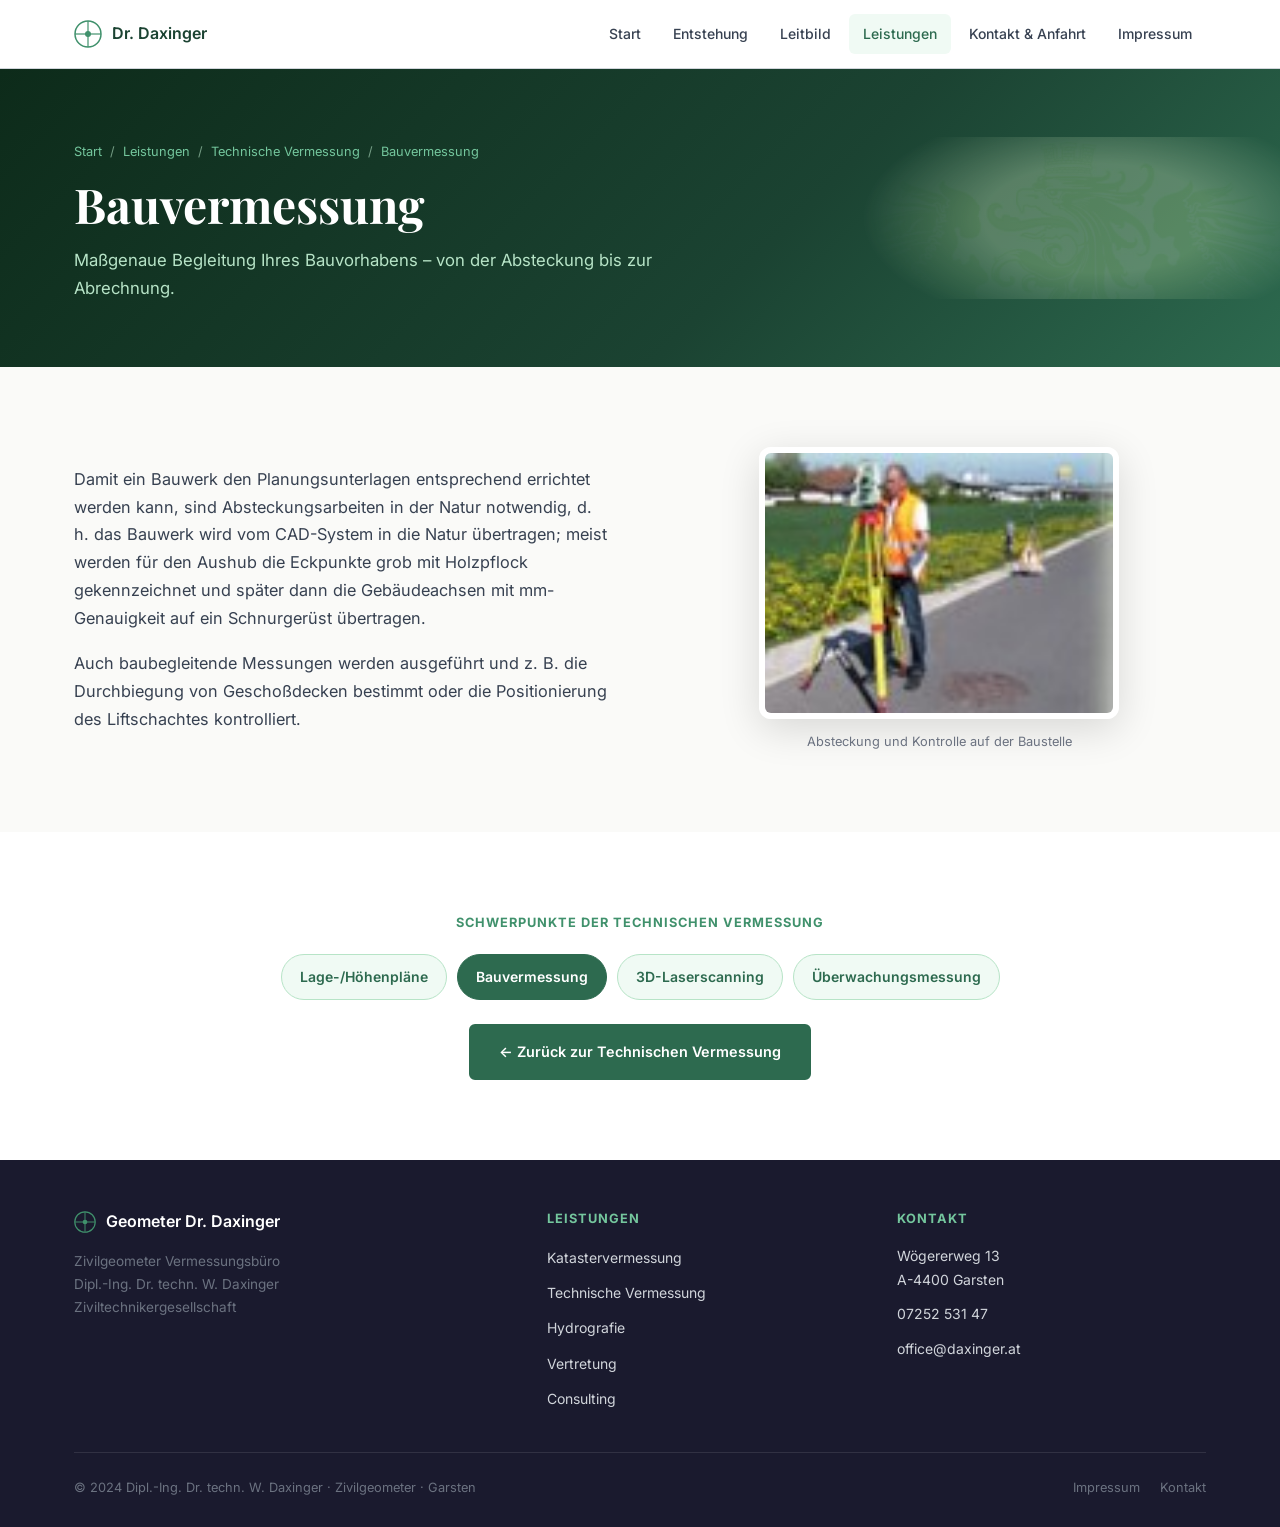
==== bauvermessung.html @ 182a6be8 "Website Geometer Dr. Daxinger" ====
<!DOCTYPE html>
<html lang="de">
<head>
  <meta charset="UTF-8" />
  <meta name="viewport" content="width=device-width, initial-scale=1.0" />
  <title>Bauvermessung – Geometer Dr. Daxinger</title>
  <meta name="description" content="Baubegleitende Vermessung: Absteckungen, Kontrollmessungen sowie Volumen- und Massenermittlungen." />
  <link rel="preconnect" href="https://fonts.googleapis.com" />
  <link rel="preconnect" href="https://fonts.gstatic.com" crossorigin />
  <link href="https://fonts.googleapis.com/css2?family=Inter:wght@300;400;500;600;700&family=Playfair+Display:wght@600;700&display=swap" rel="stylesheet" />
  <link rel="stylesheet" href="style.css" />
</head>
<body>

  <header class="site-header">
    <nav class="nav container">
      <a href="index.html" class="nav-logo">
        <span class="logo-icon">
          <svg width="28" height="28" viewBox="0 0 28 28" fill="none" xmlns="http://www.w3.org/2000/svg">
            <circle cx="14" cy="14" r="13" stroke="currentColor" stroke-width="1.5"/>
            <line x1="14" y1="1" x2="14" y2="27" stroke="currentColor" stroke-width="1.2"/>
            <line x1="1" y1="14" x2="27" y2="14" stroke="currentColor" stroke-width="1.2"/>
            <circle cx="14" cy="14" r="3" fill="currentColor"/>
          </svg>
        </span>
        <span class="logo-text">Dr. Daxinger</span>
      </a>
      <button class="nav-toggle" id="navToggle" aria-label="Menü öffnen">
        <span></span><span></span><span></span>
      </button>
      <ul class="nav-links" id="navLinks">
        <li><a href="index.html">Start</a></li>
        <li><a href="entstehung.html">Entstehung</a></li>
        <li><a href="leitbild.html">Leitbild</a></li>
        <li><a href="leistungen.html" class="active">Leistungen</a></li>
        <li><a href="kontakt.html">Kontakt & Anfahrt</a></li>
        <li><a href="impressum.html">Impressum</a></li>
      </ul>
    </nav>
  </header>

  <main>
    <section class="page-hero">
      <div class="container">
        <nav class="breadcrumb"><a href="index.html">Start</a><span>/</span><a href="leistungen.html">Leistungen</a><span>/</span><a href="technisch.html">Technische Vermessung</a><span>/</span>Bauvermessung</nav>
        <h1>Bauvermessung</h1>
        <p>Maßgenaue Begleitung Ihres Bauvorhabens – von der Absteckung bis zur Abrechnung.</p>
      </div>
    </section>

    <section class="section section-light">
      <div class="container">
        <div class="section-grid">
          <div class="service-text-block">
            <p>Damit ein Bauwerk den Planungsunterlagen entsprechend errichtet werden kann, sind Absteckungsarbeiten in der Natur notwendig, d. h. das Bauwerk wird vom CAD-System in die Natur übertragen; meist werden für den Aushub die Eckpunkte grob mit Holzpflock gekennzeichnet und später dann die Gebäudeachsen mit mm-Genauigkeit auf ein Schnurgerüst übertragen.</p>
            <p>Auch baubegleitende Messungen werden ausgeführt und z. B. die Durchbiegung von Geschoßdecken bestimmt oder die Positionierung des Liftschachtes kontrolliert.</p>
          </div>
          <figure class="service-figure">
            <img src="images/bauvermessung.jpg" alt="Bauvermessung – Absteckung im Gelände" />
            <figcaption>Absteckung und Kontrolle auf der Baustelle</figcaption>
          </figure>
        </div>
      </div>
    </section>

    <section class="section">
      <div class="container service-nav-wrap">
        <h3>Schwerpunkte der technischen Vermessung</h3>
        <div class="service-nav">
          <a href="lagehoehen.html">Lage-/Höhenpläne</a>
          <a href="bauvermessung.html" class="current">Bauvermessung</a>
          <a href="scan.html">3D-Laserscanning</a>
          <a href="ueberwachung.html">Überwachungsmessung</a>
        </div>
        <div style="margin-top:24px;">
          <a href="technisch.html" class="btn btn-dark">← Zurück zur Technischen Vermessung</a>
        </div>
      </div>
    </section>
  </main>

  <footer class="site-footer">
    <div class="container">
      <div class="footer-top">
        <div class="footer-brand-block">
          <div class="footer-brand">
            <span class="logo-icon">
              <svg width="22" height="22" viewBox="0 0 28 28" fill="none" xmlns="http://www.w3.org/2000/svg">
                <circle cx="14" cy="14" r="13" stroke="currentColor" stroke-width="1.5"/>
                <line x1="14" y1="1" x2="14" y2="27" stroke="currentColor" stroke-width="1.2"/>
                <line x1="1" y1="14" x2="27" y2="14" stroke="currentColor" stroke-width="1.2"/>
                <circle cx="14" cy="14" r="3" fill="currentColor"/>
              </svg>
            </span>
            <span>Geometer Dr. Daxinger</span>
          </div>
          <p>
            Zivilgeometer Vermessungsbüro<br/>
            Dipl.-Ing. Dr. techn. W. Daxinger<br/>
            Ziviltechnikergesellschaft
          </p>
        </div>
        <div class="footer-col">
          <h4>Leistungen</h4>
          <ul>
            <li><a href="kataster.html">Katastervermessung</a></li>
            <li><a href="technisch.html">Technische Vermessung</a></li>
            <li><a href="hydrografie.html">Hydrografie</a></li>
            <li><a href="vertretung.html">Vertretung</a></li>
            <li><a href="consulting.html">Consulting</a></li>
          </ul>
        </div>
        <div class="footer-col">
          <h4>Kontakt</h4>
          <ul>
            <li><p>Wögererweg 13<br/>A-4400 Garsten</p></li>
            <li><a href="tel:+4372525347">07252 531 47</a></li>
            <li><a href="mailto:office@daxinger.at">office@daxinger.at</a></li>
          </ul>
        </div>
      </div>
      <div class="footer-bottom">
        <p class="footer-copy">© 2024 Dipl.-Ing. Dr. techn. W. Daxinger · Zivilgeometer · Garsten</p>
        <nav class="footer-nav">
          <a href="impressum.html">Impressum</a>
          <a href="kontakt.html">Kontakt</a>
        </nav>
      </div>
    </div>
  </footer>

  <script src="main.js"></script>
</body>
</html>
---- style.css ----
/* ===== CSS VARIABLES ===== */
:root {
  --green-900: #0d2b1a;
  --green-800: #1B4332;
  --green-700: #2d6a4f;
  --green-600: #40916c;
  --green-400: #74c69d;
  --green-200: #b7e4c7;
  --green-50:  #f0faf4;
  --cream:     #fafaf8;
  --white:     #ffffff;
  --gray-900:  #1a1a2e;
  --gray-700:  #374151;
  --gray-500:  #6b7280;
  --gray-300:  #d1d5db;
  --gray-100:  #f3f4f6;

  --font-body: 'Inter', system-ui, sans-serif;
  --font-display: 'Playfair Display', Georgia, serif;

  --radius-sm: 6px;
  --radius-md: 12px;
  --radius-lg: 20px;

  --shadow-sm: 0 1px 3px rgba(0,0,0,.08), 0 1px 2px rgba(0,0,0,.06);
  --shadow-md: 0 4px 16px rgba(0,0,0,.10);
  --shadow-lg: 0 10px 40px rgba(0,0,0,.14);

  --transition: 0.25s ease;
}

/* ===== RESET & BASE ===== */
*, *::before, *::after { box-sizing: border-box; margin: 0; padding: 0; }

html { scroll-behavior: smooth; font-size: 16px; }

body {
  font-family: var(--font-body);
  color: var(--gray-700);
  background: var(--white);
  line-height: 1.7;
  -webkit-font-smoothing: antialiased;
  display: flex;
  flex-direction: column;
  min-height: 100vh;
}

img { max-width: 100%; display: block; }
a  { text-decoration: none; color: inherit; }
address { font-style: normal; }

main { flex: 1 0 auto; }

/* ===== LAYOUT ===== */
.container {
  max-width: 1180px;
  margin: 0 auto;
  padding: 0 24px;
}

.section {
  padding: 80px 0;
}

.section-light { background: var(--cream); }
.section-dark  { background: var(--green-800); color: var(--white); }
.section-green { background: var(--green-900); color: var(--white); }

.section-center { text-align: center; max-width: 640px; margin: 0 auto 56px; }

.section-label {
  display: inline-block;
  font-size: 0.75rem;
  font-weight: 600;
  letter-spacing: .12em;
  text-transform: uppercase;
  color: var(--green-600);
  margin-bottom: 12px;
}
.section-label-light { color: var(--green-400); }

.section-title {
  font-family: var(--font-display);
  font-size: clamp(1.75rem, 3vw, 2.5rem);
  font-weight: 700;
  line-height: 1.2;
  color: var(--green-800);
  margin-bottom: 20px;
}
.section-title-light { color: var(--white); }

.section-intro {
  font-size: 1.05rem;
  color: var(--gray-500);
  max-width: 560px;
  margin: 0 auto;
}

/* ===== NAVIGATION ===== */
.site-header {
  position: sticky;
  top: 0;
  z-index: 100;
  background: rgba(255,255,255,0.95);
  backdrop-filter: blur(12px);
  -webkit-backdrop-filter: blur(12px);
  border-bottom: 1px solid var(--gray-300);
}

.nav {
  display: flex;
  align-items: center;
  justify-content: space-between;
  height: 68px;
}

.nav-logo {
  display: flex;
  align-items: center;
  gap: 10px;
  color: var(--green-800);
  font-weight: 600;
  font-size: 1rem;
}

.logo-icon {
  display: flex;
  align-items: center;
  color: var(--green-600);
}

.nav-links {
  display: flex;
  list-style: none;
  gap: 4px;
}

.nav-links a {
  display: block;
  padding: 8px 14px;
  border-radius: var(--radius-sm);
  font-size: 0.875rem;
  font-weight: 500;
  color: var(--gray-700);
  transition: background var(--transition), color var(--transition);
}
.nav-links a:hover,
.nav-links a.active {
  background: var(--green-50);
  color: var(--green-700);
}

.nav-toggle {
  display: none;
  flex-direction: column;
  gap: 5px;
  background: none;
  border: none;
  cursor: pointer;
  padding: 6px;
}
.nav-toggle span {
  display: block;
  width: 24px;
  height: 2px;
  background: var(--green-800);
  border-radius: 2px;
  transition: transform var(--transition), opacity var(--transition);
}

/* ===== HOMEPAGE HERO ===== */
.hero {
  position: relative;
  display: grid;
  grid-template-columns: 1.05fr 0.95fr;
  align-items: stretch;
  overflow: hidden;
  min-height: 560px;
}

.hero-bg {
  position: absolute;
  inset: 0;
  background: linear-gradient(135deg, var(--green-900) 0%, var(--green-800) 50%, var(--green-700) 100%);
  z-index: 0;
}
.hero-bg::after {
  content: '';
  position: absolute;
  inset: 0;
  background-image:
    radial-gradient(circle at 20% 80%, rgba(116,198,157,.12) 0%, transparent 50%),
    radial-gradient(circle at 80% 20%, rgba(116,198,157,.08) 0%, transparent 40%);
}

.hero-content {
  position: relative;
  z-index: 2;
  padding: 64px 48px 64px 24px;
  max-width: 600px;
  margin-left: auto;
  align-self: center;
}

.hero-label {
  font-size: 0.75rem;
  font-weight: 600;
  letter-spacing: .14em;
  text-transform: uppercase;
  color: var(--green-400);
  margin-bottom: 20px;
}

.hero-title {
  font-family: var(--font-display);
  font-size: clamp(2.8rem, 5vw, 4.5rem);
  font-weight: 700;
  line-height: 1.1;
  color: var(--white);
  margin-bottom: 28px;
}

.hero-sub {
  font-size: 1rem;
  color: var(--green-200);
  line-height: 1.8;
  margin-bottom: 44px;
}

.hero-actions {
  display: flex;
  gap: 14px;
  flex-wrap: wrap;
}

.hero-image-wrap {
  position: relative;
  z-index: 2;
  min-height: 400px;
  overflow: hidden;
  animation: heroWipe 1.2s cubic-bezier(.22,.61,.36,1) both;
}

.hero-img {
  width: 100%;
  height: 100%;
  object-fit: cover;
  object-position: center;
  animation:
    heroZoomIn 1.6s cubic-bezier(.22,.61,.36,1) both,
    heroDrift 18s ease-in-out 1.6s infinite alternate;
}

/* Image wipes in from the right edge */
@keyframes heroWipe {
  0%   { opacity: 0; clip-path: inset(0 0 0 100%); }
  100% { opacity: 1; clip-path: inset(0 0 0 0%); }
}

/* Settles from a slight zoom on load */
@keyframes heroZoomIn {
  0%   { transform: scale(1.18); }
  100% { transform: scale(1); }
}

/* Subtle continuous life after the intro */
@keyframes heroDrift {
  0%   { transform: scale(1); }
  100% { transform: scale(1.06); }
}

@media (prefers-reduced-motion: reduce) {
  .hero-image-wrap { animation: none; }
  .hero-img { animation: none; }
}
.hero-image-wrap::after {
  content: '';
  position: absolute;
  inset: 0;
  background: linear-gradient(120deg, rgba(13,43,26,.45) 0%, rgba(13,43,26,0) 35%);
  pointer-events: none;
}

/* ===== INNER PAGE HEADER BANNER ===== */
.page-hero {
  position: relative;
  background: linear-gradient(135deg, var(--green-900) 0%, var(--green-800) 60%, var(--green-700) 100%);
  color: var(--white);
  padding: 72px 0 64px;
  overflow: hidden;
}
.page-hero::before {
  content: '';
  position: absolute;
  top: 50%;
  right: -60px;
  transform: translateY(-50%);
  width: 540px;
  height: 240px;
  background: url('images/adler-logo.jpg') center/contain no-repeat;
  opacity: 0.30;
  mix-blend-mode: screen;
  -webkit-mask-image: radial-gradient(ellipse 60% 65% at 55% 50%, #000 35%, transparent 72%);
  mask-image: radial-gradient(ellipse 60% 65% at 55% 50%, #000 35%, transparent 72%);
  pointer-events: none;
}
.page-hero .container { position: relative; z-index: 2; }

.breadcrumb {
  font-size: 0.8rem;
  color: var(--green-400);
  margin-bottom: 14px;
  display: flex;
  gap: 8px;
  align-items: center;
}
.breadcrumb a { color: var(--green-400); transition: color var(--transition); }
.breadcrumb a:hover { color: var(--white); }
.breadcrumb span { color: var(--green-200); opacity: .6; }

.page-hero h1 {
  font-family: var(--font-display);
  font-size: clamp(2rem, 4vw, 3rem);
  font-weight: 700;
  line-height: 1.15;
  margin-bottom: 14px;
}
.page-hero p {
  font-size: 1.05rem;
  color: var(--green-200);
  max-width: 620px;
}

/* ===== BUTTONS ===== */
.btn {
  display: inline-flex;
  align-items: center;
  gap: 8px;
  padding: 14px 28px;
  border-radius: var(--radius-sm);
  font-size: 0.9rem;
  font-weight: 600;
  cursor: pointer;
  border: 2px solid transparent;
  transition: all var(--transition);
  white-space: nowrap;
}
.btn-primary {
  background: var(--green-600);
  color: var(--white);
  border-color: var(--green-600);
}
.btn-primary:hover {
  background: var(--green-400);
  border-color: var(--green-400);
  color: var(--green-900);
}
.btn-outline {
  background: transparent;
  color: var(--white);
  border-color: rgba(255,255,255,.4);
}
.btn-outline:hover {
  background: rgba(255,255,255,.1);
  border-color: rgba(255,255,255,.7);
}
.btn-dark {
  background: var(--green-700);
  color: var(--white);
  border-color: var(--green-700);
}
.btn-dark:hover {
  background: var(--green-800);
  border-color: var(--green-800);
}

/* ===== TWO-COLUMN SECTION ===== */
.section-grid {
  display: grid;
  grid-template-columns: 1fr 1fr;
  gap: 64px;
  align-items: center;
}
.section-text p {
  margin-bottom: 16px;
  font-size: 1rem;
  color: var(--gray-700);
}

.section-photo {
  border-radius: var(--radius-lg);
  overflow: hidden;
  box-shadow: var(--shadow-lg);
}
.section-photo img { width: 100%; height: 100%; object-fit: cover; }
.photo-caption {
  font-size: 0.8rem;
  color: var(--gray-500);
  margin-top: 10px;
  text-align: center;
}

.card-highlight {
  background: var(--white);
  border-radius: var(--radius-lg);
  padding: 40px;
  box-shadow: var(--shadow-lg);
  border: 1px solid var(--gray-100);
}
.highlight-stat { display: flex; flex-direction: column; margin-bottom: 28px; }
.stat-num {
  font-size: 0.85rem; font-weight: 600; text-transform: uppercase;
  letter-spacing: .1em; color: var(--green-600);
}
.stat-label {
  font-family: var(--font-display); font-size: 1.8rem; font-weight: 700;
  color: var(--green-800); margin: 4px 0 8px;
}
.stat-desc { font-size: 0.9rem; color: var(--gray-500); line-height: 1.6; }
.highlight-badges { display: flex; flex-wrap: wrap; gap: 8px; }
.badge {
  background: var(--green-50); color: var(--green-700);
  border: 1px solid var(--green-200); padding: 6px 14px;
  border-radius: 100px; font-size: 0.8rem; font-weight: 600;
}

/* ===== LEITBILD ===== */
.leitbild-grid {
  display: grid;
  grid-template-columns: 1fr 1.4fr;
  gap: 64px;
  align-items: start;
}
.leitbild-quote blockquote {
  font-family: var(--font-display);
  font-size: clamp(1.2rem, 2vw, 1.55rem);
  font-style: italic;
  color: var(--green-200);
  line-height: 1.6;
  margin-bottom: 24px;
  position: relative;
  padding-left: 24px;
}
.leitbild-quote blockquote::before {
  content: '';
  position: absolute;
  left: 0; top: 4px; bottom: 4px;
  width: 3px; background: var(--green-400); border-radius: 3px;
}
.quote-context { font-size: 0.95rem; color: var(--green-200); opacity: 0.85; }
.leitbild-values { display: flex; flex-direction: column; gap: 20px; }
.value-card {
  background: rgba(255,255,255,.07);
  border: 1px solid rgba(255,255,255,.12);
  border-radius: var(--radius-md);
  padding: 28px;
  display: flex; gap: 20px; align-items: flex-start;
  transition: background var(--transition);
}
.value-card:hover { background: rgba(255,255,255,.11); }
.value-icon {
  flex-shrink: 0; width: 40px; height: 40px;
  background: rgba(116,198,157,.15); border-radius: var(--radius-sm);
  display: flex; align-items: center; justify-content: center; color: var(--green-400);
}
.value-icon svg { width: 20px; height: 20px; }
.value-card h3 { font-size: 1rem; font-weight: 700; color: var(--white); margin-bottom: 6px; }
.value-card p { font-size: 0.875rem; color: var(--green-200); opacity: 0.85; line-height: 1.6; }

/* ===== LEITBILD (Bild + Text, hell) ===== */
.leitbild-layout {
  display: grid;
  grid-template-columns: 0.85fr 1.15fr;
  gap: 64px;
  align-items: center;
}
.leitbild-figure { display: flex; justify-content: center; }
.leitbild-figure img {
  max-width: 330px;
  width: 100%;
  height: auto;
  border-radius: var(--radius-md);
  box-shadow: var(--shadow-lg);
}
.leitbild-figure figcaption {
  font-size: 0.8rem;
  color: var(--gray-500);
  margin-top: 12px;
  text-align: center;
}
.leitbild-body p {
  margin-bottom: 18px;
  font-size: 1.02rem;
  color: var(--gray-700);
}
.leitbild-body p:last-child { margin-bottom: 0; }
.lead-quote {
  max-width: 780px;
  margin: 0 auto;
  text-align: center;
  font-family: var(--font-display);
  font-style: italic;
  font-size: clamp(1.2rem, 2.2vw, 1.6rem);
  line-height: 1.5;
  color: var(--green-700);
  position: relative;
  padding-top: 28px;
}
.lead-quote::before {
  content: '';
  position: absolute;
  top: 0; left: 50%;
  transform: translateX(-50%);
  width: 48px; height: 3px;
  background: var(--green-400);
  border-radius: 3px;
}

@media (max-width: 768px) {
  .leitbild-layout { grid-template-columns: 1fr; gap: 36px; }
  .leitbild-figure { order: -1; }
}

/* ===== LEISTUNGEN ===== */
.services-grid {
  display: grid;
  grid-template-columns: repeat(3, 1fr);
  gap: 24px;
}
.service-card {
  background: var(--white);
  border: 1px solid var(--gray-100);
  border-radius: var(--radius-md);
  padding: 32px;
  box-shadow: var(--shadow-sm);
  transition: transform var(--transition), box-shadow var(--transition);
}
.service-card:hover { transform: translateY(-4px); box-shadow: var(--shadow-lg); }
.service-icon {
  width: 48px; height: 48px; background: var(--green-50);
  border-radius: var(--radius-sm); display: flex; align-items: center;
  justify-content: center; color: var(--green-600); margin-bottom: 20px;
  transition: background var(--transition), color var(--transition);
}
.service-icon svg { width: 24px; height: 24px; }
.service-card h3 { font-size: 1rem; font-weight: 700; color: var(--green-800); margin-bottom: 10px; }
.service-card p { font-size: 0.875rem; color: var(--gray-500); line-height: 1.65; }

/* Clickable service cards (links) get a clear call-to-action */
a.service-card {
  display: flex;
  flex-direction: column;
  cursor: pointer;
  border-color: var(--gray-300);
}
a.service-card::after {
  content: 'Mehr erfahren \2192';
  margin-top: auto;
  padding-top: 18px;
  align-self: flex-start;
  font-size: 0.85rem;
  font-weight: 600;
  color: var(--green-600);
  display: inline-block;
  transition: transform var(--transition), color var(--transition);
}
a.service-card:hover {
  border-color: var(--green-500, var(--green-600));
  border-color: var(--green-600);
}
a.service-card:hover::after {
  transform: translateX(5px);
  color: var(--green-800);
}
a.service-card:hover .service-icon {
  background: var(--green-600);
  color: #fff;
}
a.service-card:focus-visible {
  outline: 2px solid var(--green-600);
  outline-offset: 3px;
}

/* ===== SERVICE DETAIL PAGES ===== */
.service-figure { display: flex; flex-direction: column; align-items: center; }
.service-figure img {
  max-width: 360px;
  width: 100%;
  height: auto;
  border-radius: var(--radius-md);
  box-shadow: var(--shadow-lg);
  border: 6px solid #fff;
}
.service-figure figcaption {
  font-size: 0.8rem;
  color: var(--gray-500);
  margin-top: 12px;
  text-align: center;
}
.service-text-block p {
  margin-bottom: 18px;
  font-size: 1.02rem;
  color: var(--gray-700);
}
.service-text-block p:last-child { margin-bottom: 0; }

.subservice-head { text-align: center; max-width: 620px; margin: 0 auto 40px; }

.service-nav-wrap { text-align: center; }
.service-nav-wrap h3 {
  font-size: 0.8rem; font-weight: 700; text-transform: uppercase;
  letter-spacing: .08em; color: var(--green-600); margin-bottom: 20px;
}
.service-nav {
  display: flex; flex-wrap: wrap; gap: 10px; justify-content: center;
}
.service-nav a {
  padding: 10px 18px; border-radius: 100px;
  font-size: 0.875rem; font-weight: 600;
  background: var(--green-50); color: var(--green-700);
  border: 1px solid var(--green-200);
  transition: all var(--transition);
}
.service-nav a:hover { background: var(--green-600); color: #fff; border-color: var(--green-600); }
.service-nav a.current { background: var(--green-700); color: #fff; border-color: var(--green-700); }

.leistungen-photo {
  max-width: 560px; margin: 0 auto 8px;
  border-radius: var(--radius-md); overflow: hidden;
  box-shadow: var(--shadow-lg); border: 6px solid #fff;
}
.leistungen-photo img { width: 100%; display: block; }

@media (max-width: 768px) {
  .service-figure { order: -1; margin-bottom: 8px; }
}

/* ===== CTA STRIP ===== */
.cta-strip {
  background: var(--green-800);
  color: var(--white);
  text-align: center;
  padding: 64px 0;
}
.cta-strip h2 {
  font-family: var(--font-display);
  font-size: clamp(1.6rem, 3vw, 2.2rem);
  margin-bottom: 14px;
}
.cta-strip p { color: var(--green-200); margin-bottom: 28px; }

/* ===== KONTAKT ===== */
.contact-grid {
  display: grid;
  grid-template-columns: 1fr 1.3fr;
  gap: 56px;
  align-items: start;
}
.contact-info { display: flex; flex-direction: column; gap: 28px; }
.contact-block { display: flex; gap: 16px; align-items: flex-start; }
.contact-icon {
  flex-shrink: 0; width: 40px; height: 40px;
  background: rgba(116,198,157,.15); border-radius: var(--radius-sm);
  display: flex; align-items: center; justify-content: center; color: var(--green-400);
}
.contact-icon svg { width: 18px; height: 18px; }
.contact-block h4 {
  font-size: 0.8rem; font-weight: 700; text-transform: uppercase;
  letter-spacing: .08em; color: var(--green-400); margin-bottom: 4px;
}
.contact-block p, .contact-block address {
  font-size: 0.95rem; color: var(--green-200); line-height: 1.7;
}
.contact-link { color: var(--green-400); font-size: 1rem; font-weight: 500; transition: color var(--transition); }
.contact-link:hover { color: var(--white); }
.contact-map iframe, .map-placeholder {
  width: 100%; border-radius: var(--radius-md); display: block; overflow: hidden;
}
.map-link {
  display: inline-block; margin-top: 12px; font-size: 0.85rem;
  color: var(--green-400); transition: color var(--transition);
}
.map-link:hover { color: var(--white); }

/* ===== IMPRESSUM ===== */
.impressum-grid {
  display: grid;
  grid-template-columns: repeat(3, 1fr);
  gap: 40px;
  margin-top: 8px;
}
.impressum-grid h4 {
  font-size: 0.8rem; font-weight: 700; text-transform: uppercase;
  letter-spacing: .08em; color: var(--green-700); margin-bottom: 12px;
}
.impressum-grid p { font-size: 0.875rem; color: var(--gray-500); line-height: 1.7; margin-bottom: 12px; }
.impressum-grid a { color: var(--green-600); }
.impressum-grid a:hover { text-decoration: underline; }

/* ===== FOOTER ===== */
.site-footer {
  background: var(--gray-900);
  color: var(--gray-300);
  padding: 48px 0 28px;
  flex-shrink: 0;
}
.footer-top {
  display: grid;
  grid-template-columns: 1.4fr 1fr 1fr;
  gap: 40px;
  padding-bottom: 32px;
  border-bottom: 1px solid rgba(255,255,255,.1);
}
.footer-brand-block .footer-brand {
  display: flex; align-items: center; gap: 10px;
  font-weight: 600; color: var(--white); font-size: 1rem; margin-bottom: 14px;
}
.footer-brand-block p { font-size: 0.85rem; color: var(--gray-500); line-height: 1.7; }
.footer-col h4 {
  font-size: 0.8rem; font-weight: 700; text-transform: uppercase;
  letter-spacing: .08em; color: var(--green-400); margin-bottom: 14px;
}
.footer-col ul { list-style: none; }
.footer-col li { margin-bottom: 8px; }
.footer-col a, .footer-col p {
  font-size: 0.875rem; color: var(--gray-300); transition: color var(--transition);
}
.footer-col a:hover { color: var(--white); }
.footer-bottom {
  display: flex; align-items: center; justify-content: space-between;
  gap: 16px; flex-wrap: wrap; padding-top: 24px;
}
.footer-copy { font-size: 0.8rem; color: var(--gray-500); }
.footer-nav { display: flex; gap: 20px; }
.footer-nav a { font-size: 0.8rem; color: var(--gray-500); transition: color var(--transition); }
.footer-nav a:hover { color: var(--white); }

/* ===== RESPONSIVE ===== */
@media (max-width: 1024px) {
  .hero { grid-template-columns: 1fr; min-height: auto; }
  .hero-content { padding: 64px 24px 48px; margin: 0 auto; max-width: 600px; }
  .hero-image-wrap { min-height: 320px; height: 360px; order: -1; }
  .leitbild-grid { grid-template-columns: 1fr; gap: 40px; }
  .services-grid { grid-template-columns: repeat(2, 1fr); }
}

@media (max-width: 768px) {
  .section { padding: 56px 0; }
  .nav-toggle { display: flex; }
  .nav-links {
    display: none;
    position: absolute;
    top: 68px; left: 0; right: 0;
    background: var(--white);
    flex-direction: column;
    border-bottom: 1px solid var(--gray-300);
    padding: 12px;
    box-shadow: var(--shadow-md);
  }
  .nav-links.open { display: flex; }
  .nav-links li { width: 100%; }
  .nav-links a { width: 100%; padding: 12px 16px; }
  .section-grid   { grid-template-columns: 1fr; gap: 40px; }
  .contact-grid   { grid-template-columns: 1fr; gap: 40px; }
  .impressum-grid { grid-template-columns: 1fr; gap: 28px; }
  .services-grid  { grid-template-columns: 1fr; }
  .footer-top     { grid-template-columns: 1fr; gap: 28px; }
  .hero-title { font-size: 2.6rem; }
  .hero-actions { flex-direction: column; }
  .hero-actions .btn { width: 100%; justify-content: center; }
  .footer-bottom { flex-direction: column; text-align: center; }
}

@media (max-width: 480px) {
  .hero-title { font-size: 2.1rem; }
  .section-title { font-size: 1.6rem; }
  .page-hero h1 { font-size: 1.9rem; }
}

/* ===== UTILITIES ===== */
.visually-hidden {
  position: absolute; width: 1px; height: 1px;
  padding: 0; margin: -1px; overflow: hidden;
  clip: rect(0,0,0,0); white-space: nowrap; border: 0;
}
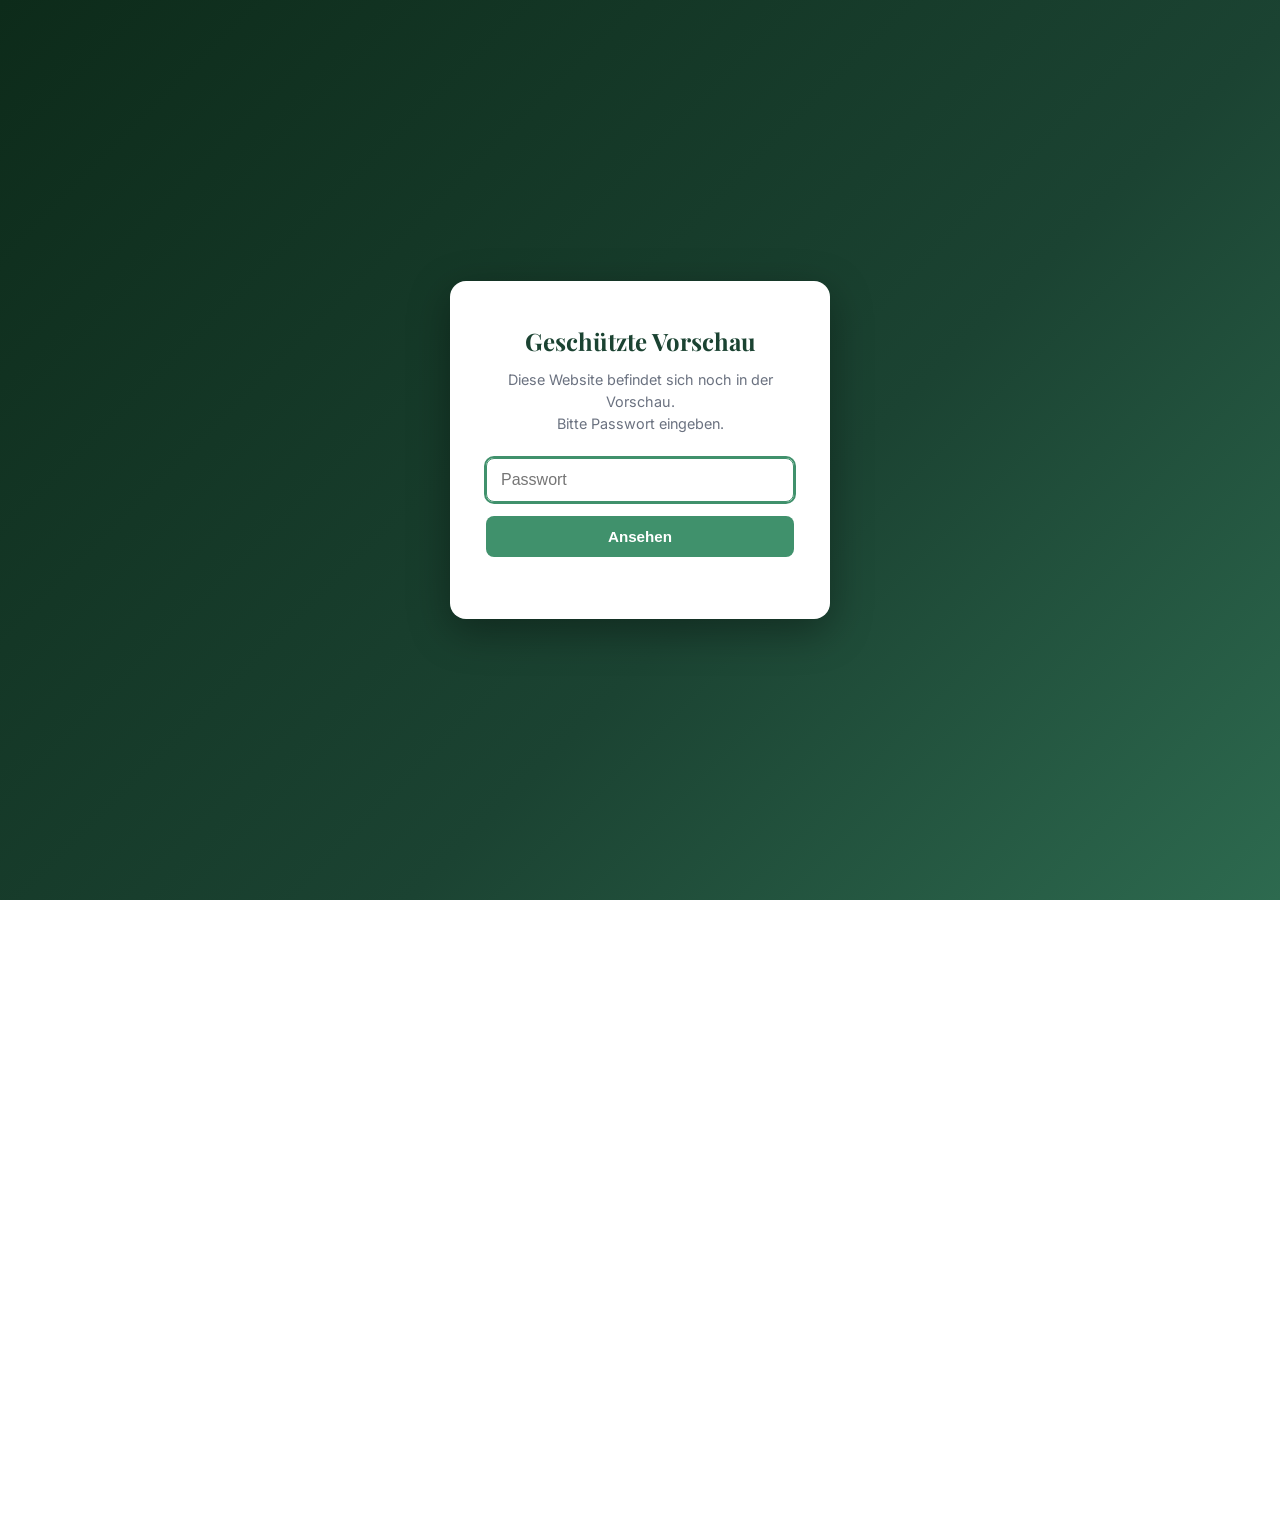
==== commit f004fdc0: "Vorschau-Passwortschutz (gate.js) auf allen Seiten Co-Authored-By: Claude Opus 4.8 <noreply@anthropi" ====
--- a/bauvermessung.html
+++ b/bauvermessung.html
@@ -9,6 +9,7 @@
   <link rel="preconnect" href="https://fonts.gstatic.com" crossorigin />
   <link href="https://fonts.googleapis.com/css2?family=Inter:wght@300;400;500;600;700&family=Playfair+Display:wght@600;700&display=swap" rel="stylesheet" />
   <link rel="stylesheet" href="style.css" />
+  <script src="gate.js"></script>
 </head>
 <body>
 
